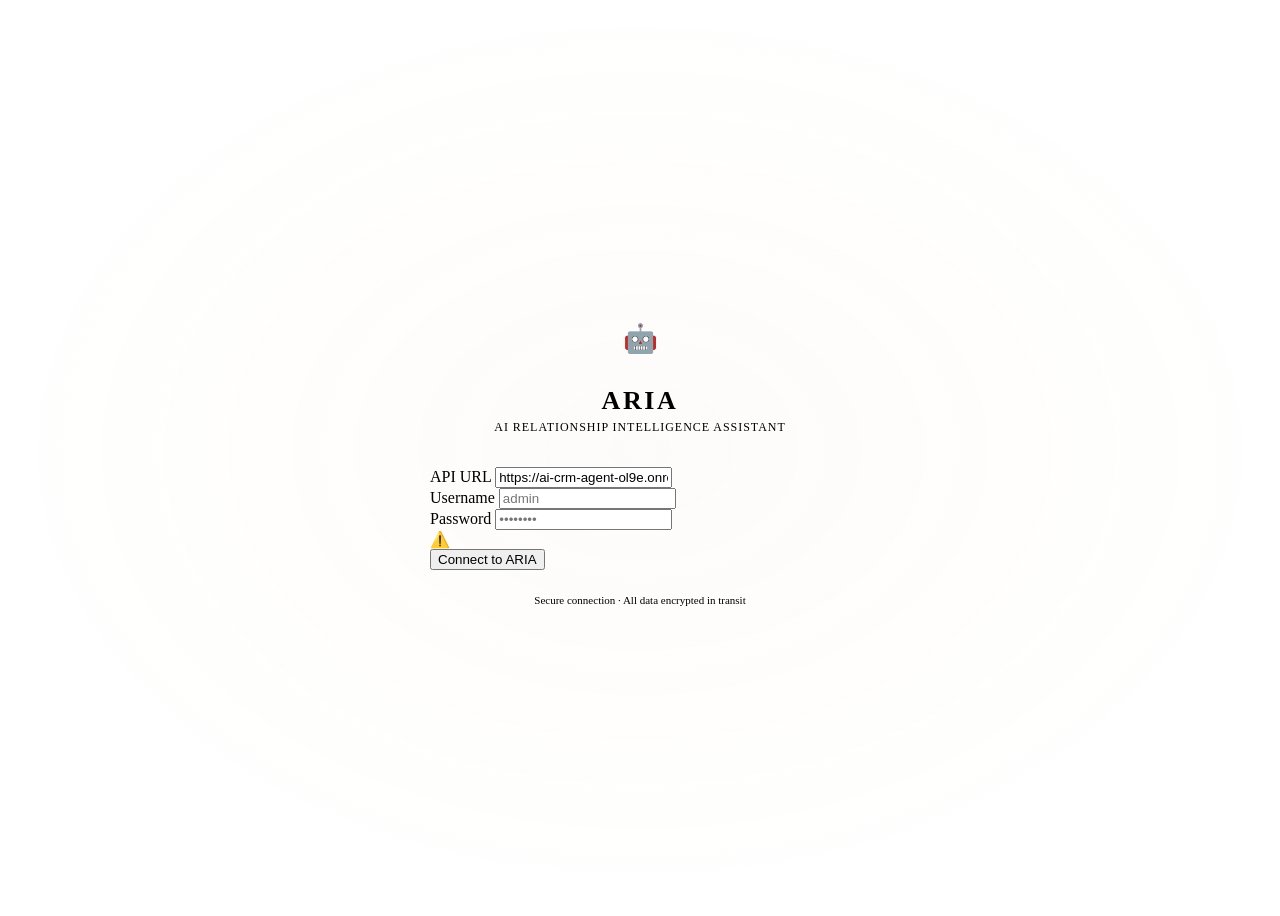
==== app/static/pages/index.html @ e002eace "Pre-push cleanup - models, types, structure" ====
<!DOCTYPE html>
<html lang="en">
<head>
    <meta charset="UTF-8">
    <meta name="viewport" content="width=device-width, initial-scale=1.0">
    <title>ARIA — Login</title>
    <link rel="preconnect" href="https://fonts.googleapis.com">
    <link href="https://fonts.googleapis.com/css2?family=Inter:wght@400;500;600;700&display=swap" rel="stylesheet">
    <link rel="stylesheet" href="/static/css/aria.css">
    <style>
        body {
            display: flex;
            align-items: center;
            justify-content: center;
            min-height: 100vh;
            background: var(--bg-primary);
        }

        .login-bg {
            position: fixed;
            inset: 0;
            background: radial-gradient(
                ellipse at 50% 50%,
                rgba(201,169,110,0.04) 0%,
                transparent 70%
            );
            pointer-events: none;
        }

        .login-card {
            width: 420px;
            background: var(--bg-card);
            border: 1px solid var(--border);
            border-radius: var(--radius-lg);
            box-shadow: var(--shadow-lg), var(--glow);
            padding: 40px;
            position: relative;
            z-index: 1;
        }

        .login-logo {
            width: 56px;
            height: 56px;
            background: var(--accent-muted);
            border: 1px solid var(--accent-border);
            border-radius: var(--radius-md);
            display: flex;
            align-items: center;
            justify-content: center;
            font-size: 28px;
            margin: 0 auto 20px;
        }

        .login-title {
            text-align: center;
            font-size: 26px;
            font-weight: 700;
            color: var(--accent-primary);
            letter-spacing: 0.1em;
            margin-bottom: 4px;
        }

        .login-subtitle {
            text-align: center;
            font-size: 12px;
            color: var(--text-muted);
            letter-spacing: 0.08em;
            text-transform: uppercase;
            margin-bottom: 32px;
        }

        .login-divider {
            display: flex;
            align-items: center;
            gap: 12px;
            margin: 24px 0;
        }

        .login-divider::before,
        .login-divider::after {
            content: '';
            flex: 1;
            height: 1px;
            background: var(--border);
        }

        .login-divider span {
            font-size: 11px;
            color: var(--text-muted);
            text-transform: uppercase;
            letter-spacing: 0.06em;
        }

        .login-footer {
            margin-top: 24px;
            text-align: center;
            font-size: 11px;
            color: var(--text-muted);
        }
    </style>
</head>
<body>
<div class="login-bg"></div>

<div class="login-card">
    <div class="login-logo">🤖</div>
    <div class="login-title">ARIA</div>
    <div class="login-subtitle">
        AI Relationship Intelligence Assistant
    </div>

    <div class="input-group">
        <label class="input-label">API URL</label>
        <input id="loginUrl" type="text"
            class="input"
            placeholder="https://ai-crm-agent-ol9e.onrender.com"
            value="https://ai-crm-agent-ol9e.onrender.com">
    </div>

    <div class="input-group">
        <label class="input-label">Username</label>
        <input id="loginUsername" type="text"
            class="input" placeholder="admin">
    </div>

    <div class="input-group">
        <label class="input-label">Password</label>
        <input id="loginPassword" type="password"
            class="input" placeholder="••••••••"
            onkeydown="if(event.key==='Enter') login()">
    </div>

    <div id="loginError" class="alert alert-error hidden">
        <span>⚠️</span>
        <span id="loginErrorMsg"></span>
    </div>

    <button onclick="login()" id="loginBtn"
        class="btn btn-primary w-full btn-lg mt-3">
        Connect to ARIA
    </button>

    <div class="login-footer">
        Secure connection · All data encrypted in transit
    </div>
</div>

<script src="/static/js/api.js"></script>
<script>
// Auto-redirect if already logged in
if (API.loadFromStorage()) {
    window.location.href = '/aria/dashboard';
}

async function login() {
    const url = document.getElementById('loginUrl').value.trim();
    const username = document.getElementById('loginUsername').value.trim();
    const password = document.getElementById('loginPassword').value;
    const btn = document.getElementById('loginBtn');
    const errorEl = document.getElementById('loginError');
    const errorMsg = document.getElementById('loginErrorMsg');

    if (!url || !username || !password) {
        errorEl.classList.remove('hidden');
        errorMsg.textContent = 'Please fill in all fields';
        return;
    }

    btn.disabled = true;
    btn.innerHTML = '<div class="loading-spinner" style="width:16px;height:16px;border-width:2px;margin:0 auto"></div>';
    errorEl.classList.add('hidden');

    try {
        API.init(url, username, password);
        const res = await API.get('/health');

        if (res.ok) {
            window.location.href = '/aria/dashboard';
        } else {
            throw new Error('Connection failed');
        }
    } catch (e) {
        API.clear();
        errorEl.classList.remove('hidden');
        errorMsg.textContent = 'Cannot connect. Check URL and credentials.';
        btn.disabled = false;
        btn.textContent = 'Connect to ARIA';
    }
}
</script>
</body>
</html>
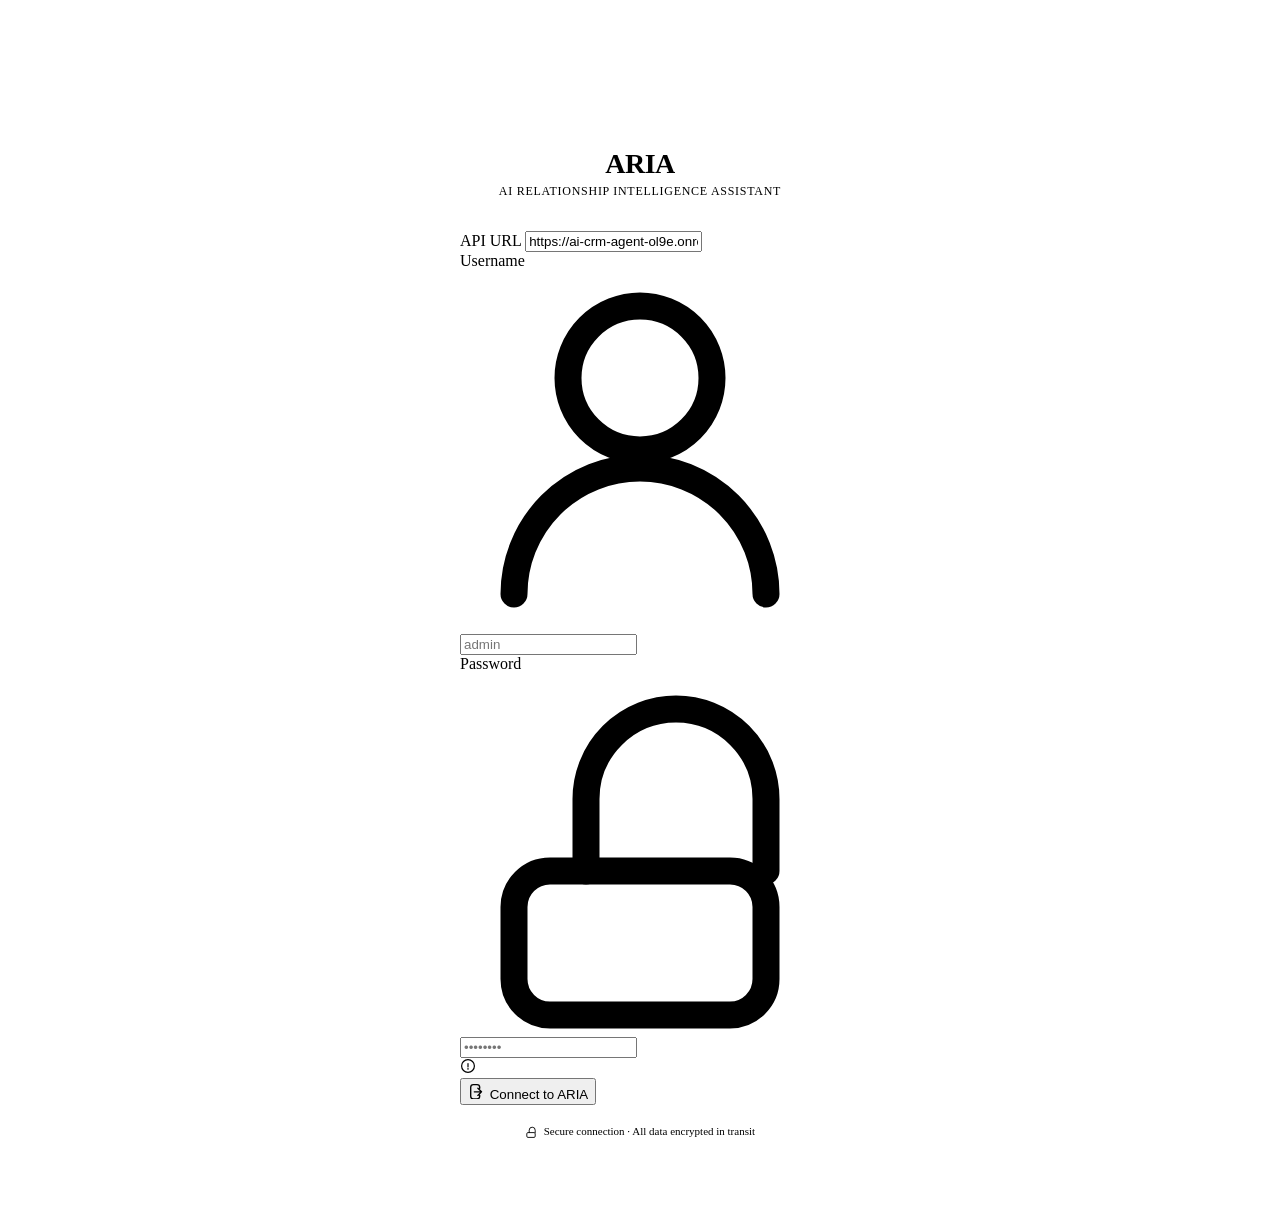
==== commit 7a25d4bc: "all fixes, email sender name fix" ====
--- a/app/static/pages/index.html
+++ b/app/static/pages/index.html
@@ -3,7 +3,7 @@
 <head>
     <meta charset="UTF-8">
     <meta name="viewport" content="width=device-width, initial-scale=1.0">
-    <title>ARIA — Login</title>
+    <title>ARIA — Sign In</title>
     <link rel="preconnect" href="https://fonts.googleapis.com">
     <link href="https://fonts.googleapis.com/css2?family=Inter:wght@400;500;600;700&display=swap" rel="stylesheet">
     <link rel="stylesheet" href="/static/css/aria.css">
@@ -16,47 +16,38 @@
             background: var(--bg-primary);
         }
 
-        .login-bg {
-            position: fixed;
-            inset: 0;
-            background: radial-gradient(
-                ellipse at 50% 50%,
-                rgba(201,169,110,0.04) 0%,
-                transparent 70%
-            );
-            pointer-events: none;
+        .login-wrap {
+            width: 100%;
+            max-width: 440px;
+            padding: 24px;
         }
 
         .login-card {
-            width: 420px;
             background: var(--bg-card);
             border: 1px solid var(--border);
             border-radius: var(--radius-lg);
-            box-shadow: var(--shadow-lg), var(--glow);
+            box-shadow: var(--shadow-lg);
             padding: 40px;
-            position: relative;
-            z-index: 1;
         }
 
         .login-logo {
             width: 56px;
             height: 56px;
-            background: var(--accent-muted);
-            border: 1px solid var(--accent-border);
+            background: var(--accent-primary);
             border-radius: var(--radius-md);
             display: flex;
             align-items: center;
             justify-content: center;
-            font-size: 28px;
+            color: white;
             margin: 0 auto 20px;
         }
 
         .login-title {
             text-align: center;
-            font-size: 26px;
+            font-size: 28px;
             font-weight: 700;
             color: var(--accent-primary);
-            letter-spacing: 0.1em;
+            letter-spacing: -0.02em;
             margin-bottom: 4px;
         }
 
@@ -64,129 +55,259 @@
             text-align: center;
             font-size: 12px;
             color: var(--text-muted);
-            letter-spacing: 0.08em;
+            letter-spacing: 0.06em;
             text-transform: uppercase;
             margin-bottom: 32px;
-        }
-
-        .login-divider {
-            display: flex;
-            align-items: center;
-            gap: 12px;
-            margin: 24px 0;
-        }
-
-        .login-divider::before,
-        .login-divider::after {
-            content: '';
-            flex: 1;
-            height: 1px;
-            background: var(--border);
-        }
-
-        .login-divider span {
-            font-size: 11px;
-            color: var(--text-muted);
-            text-transform: uppercase;
-            letter-spacing: 0.06em;
+            font-weight: 500;
         }
 
         .login-footer {
-            margin-top: 24px;
+            margin-top: 20px;
             text-align: center;
             font-size: 11px;
-            color: var(--text-muted);
+            color: var(--text-light);
+        }
+
+        .login-footer svg {
+            width: 12px;
+            height: 12px;
+            display: inline;
+            vertical-align: middle;
+            margin-right: 4px;
         }
     </style>
 </head>
 <body>
-<div class="login-bg"></div>
-
-<div class="login-card">
-    <div class="login-logo">🤖</div>
-    <div class="login-title">ARIA</div>
-    <div class="login-subtitle">
-        AI Relationship Intelligence Assistant
-    </div>
-
-    <div class="input-group">
-        <label class="input-label">API URL</label>
-        <input id="loginUrl" type="text"
-            class="input"
-            placeholder="https://ai-crm-agent-ol9e.onrender.com"
-            value="https://ai-crm-agent-ol9e.onrender.com">
-    </div>
-
-    <div class="input-group">
-        <label class="input-label">Username</label>
-        <input id="loginUsername" type="text"
-            class="input" placeholder="admin">
-    </div>
-
-    <div class="input-group">
-        <label class="input-label">Password</label>
-        <input id="loginPassword" type="password"
-            class="input" placeholder="••••••••"
-            onkeydown="if(event.key==='Enter') login()">
-    </div>
-
-    <div id="loginError" class="alert alert-error hidden">
-        <span>⚠️</span>
-        <span id="loginErrorMsg"></span>
-    </div>
-
-    <button onclick="login()" id="loginBtn"
-        class="btn btn-primary w-full btn-lg mt-3">
-        Connect to ARIA
-    </button>
-
-    <div class="login-footer">
-        Secure connection · All data encrypted in transit
+
+<div class="login-wrap">
+    <div class="login-card">
+
+        <!-- Logo -->
+        <div class="login-logo">
+            <svg width="28" height="28" viewBox="0 0 20 20"
+                 fill="none" stroke="currentColor" stroke-width="1.5">
+                <circle cx="10" cy="10" r="3"/>
+                <path stroke-linecap="round"
+                    d="M10 2v2m0 12v2M2 10h2m12 0h2
+                       M4.93 4.93l1.41 1.41m7.32 7.32l1.41 1.41
+                       M4.93 15.07l1.41-1.41m7.32-7.32l1.41-1.41"/>
+            </svg>
+        </div>
+
+        <div class="login-title">ARIA</div>
+        <div class="login-subtitle">
+            AI Relationship Intelligence Assistant
+        </div>
+
+        <!-- Form -->
+        <div class="input-group">
+            <label class="input-label" for="loginUrl">
+                API URL
+            </label>
+            <input id="loginUrl"
+                type="url"
+                class="input"
+                placeholder="https://ai-crm-agent-ol9e.onrender.com"
+                value="https://ai-crm-agent-ol9e.onrender.com"
+                autocomplete="url"
+                spellcheck="false">
+        </div>
+
+        <div class="input-group">
+            <label class="input-label" for="loginUsername">
+                Username
+            </label>
+            <div class="input-with-icon">
+                <svg class="input-icon" viewBox="0 0 20 20"
+                     fill="none" stroke="currentColor" stroke-width="1.5">
+                    <path stroke-linecap="round" stroke-linejoin="round"
+                        d="M10 10a4 4 0 100-8 4 4 0 000 8zm-7 8a7 7 0 0114 0"/>
+                </svg>
+                <input id="loginUsername"
+                    type="text"
+                    class="input"
+                    placeholder="admin"
+                    autocomplete="username"
+                    spellcheck="false">
+            </div>
+        </div>
+
+        <div class="input-group">
+            <label class="input-label" for="loginPassword">
+                Password
+            </label>
+            <div class="input-with-icon">
+                <svg class="input-icon" viewBox="0 0 20 20"
+                     fill="none" stroke="currentColor" stroke-width="1.5">
+                    <rect x="3" y="11" width="14" height="8" rx="2"/>
+                    <path stroke-linecap="round"
+                        d="M7 11V7a5 5 0 0110 0v4"/>
+                </svg>
+                <input id="loginPassword"
+                    type="password"
+                    class="input"
+                    placeholder="••••••••"
+                    autocomplete="current-password"
+                    onkeydown="if(event.key==='Enter') login()">
+            </div>
+        </div>
+
+        <!-- Error message -->
+        <div id="loginError" class="alert alert-error hidden">
+            <svg width="16" height="16" viewBox="0 0 20 20"
+                 fill="none" stroke="currentColor" stroke-width="1.5">
+                <circle cx="10" cy="10" r="8"/>
+                <path stroke-linecap="round" d="M10 7v4m0 2v1"/>
+            </svg>
+            <span id="loginErrorMsg"></span>
+        </div>
+
+        <!-- Submit -->
+        <button onclick="login()"
+            id="loginBtn"
+            class="btn btn-primary w-full btn-lg mt-3">
+            <svg width="18" height="18" viewBox="0 0 20 20"
+                 fill="none" stroke="currentColor" stroke-width="1.5">
+                <path stroke-linecap="round" stroke-linejoin="round"
+                    d="M11 16l4-4m0 0l-4-4m4 4H7m6 4v1a3 3 0
+                       01-3 3H6a3 3 0 01-3-3V7a3 3 0 013-3h4a3
+                       3 0 013 3v1"/>
+            </svg>
+            Connect to ARIA
+        </button>
+
+        <div class="login-footer">
+            <svg viewBox="0 0 20 20" fill="none"
+                 stroke="currentColor" stroke-width="1.5">
+                <rect x="3" y="11" width="14" height="8" rx="2"/>
+                <path stroke-linecap="round" d="M7 11V7a5 5 0 0110 0v4"/>
+            </svg>
+            Secure connection · All data encrypted in transit
+        </div>
+
     </div>
 </div>
 
 <script src="/static/js/api.js"></script>
 <script>
-// Auto-redirect if already logged in
-if (API.loadFromStorage()) {
-    window.location.href = '/aria/dashboard';
-}
+// Clear any stale auth
+API.clear();
 
 async function login() {
-    const url = document.getElementById('loginUrl').value.trim();
-    const username = document.getElementById('loginUsername').value.trim();
-    const password = document.getElementById('loginPassword').value;
-    const btn = document.getElementById('loginBtn');
-    const errorEl = document.getElementById('loginError');
-    const errorMsg = document.getElementById('loginErrorMsg');
-
-    if (!url || !username || !password) {
-        errorEl.classList.remove('hidden');
-        errorMsg.textContent = 'Please fill in all fields';
+    const urlEl   = document.getElementById('loginUrl');
+    const userEl  = document.getElementById('loginUsername');
+    const passEl  = document.getElementById('loginPassword');
+    const btn     = document.getElementById('loginBtn');
+    const errEl   = document.getElementById('loginError');
+    const errMsg  = document.getElementById('loginErrorMsg');
+
+    const url      = urlEl.value.trim();
+    const username = userEl.value.trim();
+    const password = passEl.value;
+
+    // Hide previous error
+    errEl.classList.add('hidden');
+
+    // Client-side validation
+    if (!url) {
+        showError('Please enter the API URL.');
+        urlEl.focus();
         return;
     }
-
+    if (!username) {
+        showError('Please enter your username.');
+        userEl.focus();
+        return;
+    }
+    if (!password) {
+        showError('Please enter your password.');
+        passEl.focus();
+        return;
+    }
+
+    // Loading state
     btn.disabled = true;
-    btn.innerHTML = '<div class="loading-spinner" style="width:16px;height:16px;border-width:2px;margin:0 auto"></div>';
-    errorEl.classList.add('hidden');
+    btn._originalHTML = btn.innerHTML;
+    btn.innerHTML = `
+        <div style="width:18px;height:18px;border:2px solid
+             rgba(255,255,255,0.35);border-top-color:white;
+             border-radius:50%;animation:spin 0.75s linear infinite">
+        </div>
+        Connecting...
+    `;
 
     try {
         API.init(url, username, password);
+
         const res = await API.get('/health');
 
         if (res.ok) {
             window.location.href = '/aria/dashboard';
         } else {
-            throw new Error('Connection failed');
-        }
+            throw new Error('Health check failed');
+        }
+
     } catch (e) {
         API.clear();
-        errorEl.classList.remove('hidden');
-        errorMsg.textContent = 'Cannot connect. Check URL and credentials.';
+        passEl.value = '';
+
+        const msg = e.message || '';
+
+        if (
+            msg.includes('401') ||
+            msg.includes('403') ||
+            msg.includes('Session expired') ||
+            msg.includes('Unauthorized') ||
+            msg.toLowerCase().includes('failed: 401') ||
+            msg.toLowerCase().includes('failed: 403')
+        ) {
+            showError('Incorrect username or password. Please try again.');
+            passEl.focus();
+        } else if (
+            msg.includes('Network') ||
+            msg.includes('fetch') ||
+            msg.includes('reach') ||
+            msg.includes('connection') ||
+            msg.includes('ERR_')
+        ) {
+            showError(
+                'Cannot reach the server. ' +
+                'Check the API URL and try again.'
+            );
+            urlEl.focus();
+        } else if (msg.includes('Rate limit')) {
+            showError('Too many attempts. Please wait a moment.');
+        } else if (msg.includes('Health check')) {
+            showError(
+                'Connected but health check failed. ' +
+                'The server may be starting up — try again in 30 seconds.'
+            );
+        } else {
+            showError('Login failed: ' + msg);
+        }
+
+        // Restore button
         btn.disabled = false;
-        btn.textContent = 'Connect to ARIA';
+        btn.innerHTML = btn._originalHTML;
     }
 }
+
+function showError(msg) {
+    const errEl  = document.getElementById('loginError');
+    const errMsg = document.getElementById('loginErrorMsg');
+    errMsg.textContent = msg;
+    errEl.classList.remove('hidden');
+}
+
+// Inline spin keyframe (CSS not loaded until body renders)
+const style = document.createElement('style');
+style.textContent = '@keyframes spin{to{transform:rotate(360deg)}}';
+document.head.appendChild(style);
+
+// Enter key on any field triggers login
+document.addEventListener('keydown', e => {
+    if (e.key === 'Enter') login();
+});
 </script>
 </body>
 </html>
